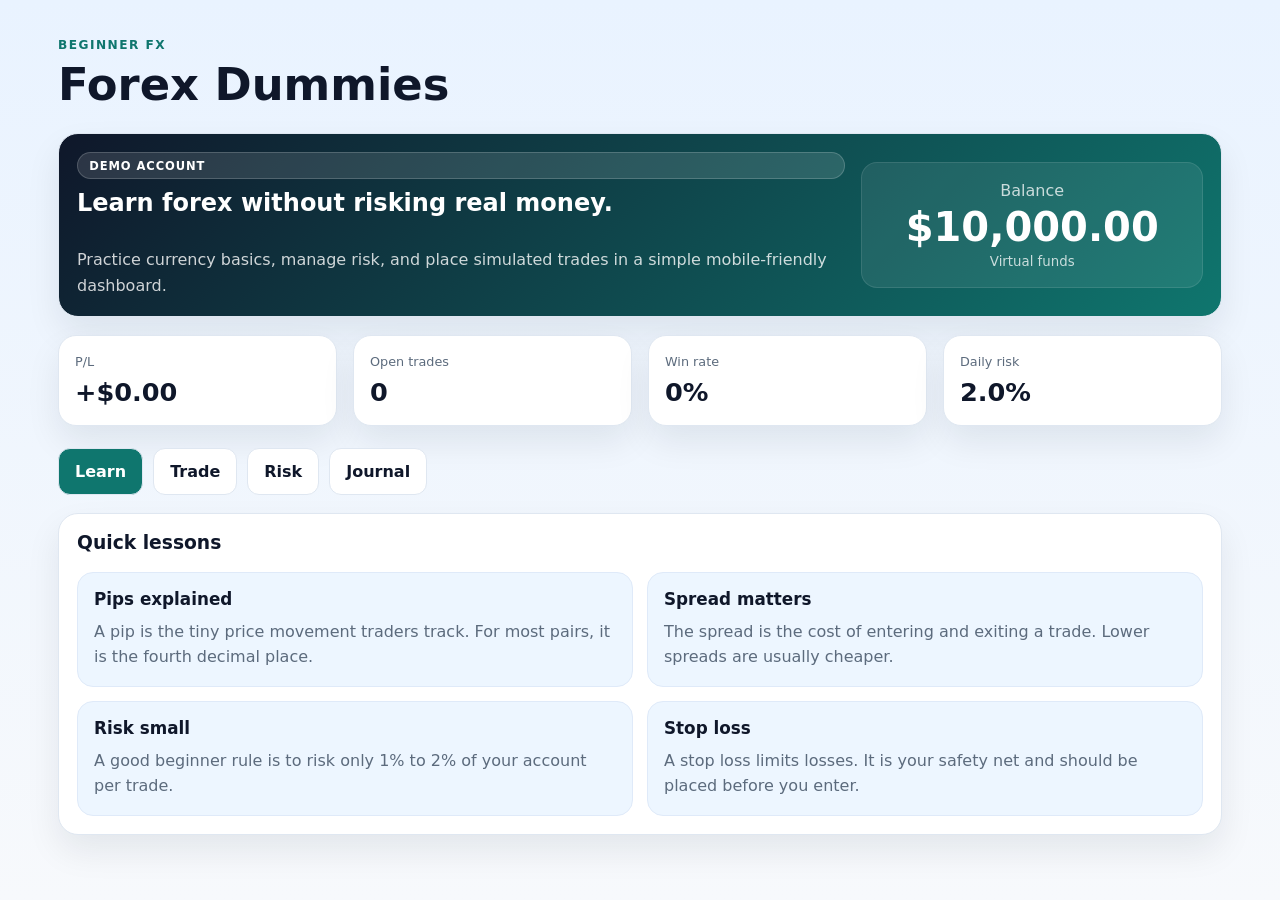
==== index.html @ 6a6ba82b "Create a beginner-friendly forex demo trading PWA app for Android and web." ====
<!doctype html>
<html lang="en">
  <head>
    <meta charset="UTF-8" />
    <meta name="viewport" content="width=device-width, initial-scale=1.0" />
    <meta name="theme-color" content="#0f172a" />
    <meta name="apple-mobile-web-app-capable" content="yes" />
    <meta name="description" content="Forex Dummies is a beginner-friendly demo forex trading app for learning the basics." />
    <title>Forex Dummies</title>
    <link rel="manifest" href="manifest.json" />
    <link rel="icon" href="icon.svg" type="image/svg+xml" />
    <link rel="stylesheet" href="styles.css" />
  </head>
  <body>
    <div class="app-shell">
      <header class="topbar">
        <div>
          <p class="eyebrow">Beginner FX</p>
          <h1>Forex Dummies</h1>
        </div>
        <button id="installBtn" class="secondary hidden" type="button">Install app</button>
      </header>

      <main class="main-grid">
        <section class="panel hero-panel">
          <div class="hero-copy">
            <span class="tag">Demo account</span>
            <h2>Learn forex without risking real money.</h2>
            <p>
              Practice currency basics, manage risk, and place simulated trades in a simple mobile-friendly dashboard.
            </p>
          </div>
          <div class="hero-value">
            <span>Balance</span>
            <strong id="balanceValue">$10,000.00</strong>
            <small>Virtual funds</small>
          </div>
        </section>

        <section class="stats-grid">
          <article class="stat-card">
            <span>P/L</span>
            <strong id="pnlValue">+$0.00</strong>
          </article>
          <article class="stat-card">
            <span>Open trades</span>
            <strong id="openTradesValue">0</strong>
          </article>
          <article class="stat-card">
            <span>Win rate</span>
            <strong id="winRateValue">0%</strong>
          </article>
          <article class="stat-card">
            <span>Daily risk</span>
            <strong id="riskValue">0%</strong>
          </article>
        </section>

        <nav class="tab-nav" aria-label="App tabs">
          <button class="tab-button active" data-tab="learn" type="button">Learn</button>
          <button class="tab-button" data-tab="trade" type="button">Trade</button>
          <button class="tab-button" data-tab="risk" type="button">Risk</button>
          <button class="tab-button" data-tab="journal" type="button">Journal</button>
        </nav>

        <section id="learn" class="tab-panel active">
          <div class="panel">
            <h3>Quick lessons</h3>
            <div class="lesson-grid" id="lessonGrid"></div>
          </div>
        </section>

        <section id="trade" class="tab-panel">
          <div class="panel trade-layout">
            <div class="trade-form-wrap">
              <h3>Place a demo trade</h3>
              <form id="tradeForm">
                <div class="field-group">
                  <label for="pair">Currency pair</label>
                  <select id="pair" name="pair">
                    <option value="EUR/USD">EUR/USD</option>
                    <option value="GBP/USD">GBP/USD</option>
                    <option value="USD/JPY">USD/JPY</option>
                    <option value="AUD/USD">AUD/USD</option>
                    <option value="USD/CHF">USD/CHF</option>
                  </select>
                </div>

                <div class="field-row">
                  <div class="field-group">
                    <label for="side">Direction</label>
                    <select id="side" name="side">
                      <option value="buy">Buy</option>
                      <option value="sell">Sell</option>
                    </select>
                  </div>
                  <div class="field-group">
                    <label for="lots">Lots</label>
                    <input id="lots" name="lots" type="number" min="0.01" step="0.01" value="0.10" />
                  </div>
                </div>

                <div class="field-row">
                  <div class="field-group">
                    <label for="entry">Entry</label>
                    <input id="entry" name="entry" type="number" step="0.0001" value="1.0850" />
                  </div>
                  <div class="field-group">
                    <label for="stop">Stop loss</label>
                    <input id="stop" name="stop" type="number" step="0.0001" value="1.0800" />
                  </div>
                </div>

                <div class="field-group">
                  <label for="takeProfit">Take profit</label>
                  <input id="takeProfit" name="takeProfit" type="number" step="0.0001" value="1.0950" />
                </div>

                <button type="submit" class="primary-btn">Open demo trade</button>
              </form>
            </div>

            <div class="watchlist-wrap">
              <h3>Market watch</h3>
              <div id="watchlist" class="watchlist"></div>
            </div>
          </div>
        </section>

        <section id="risk" class="tab-panel">
          <div class="panel risk-layout">
            <div class="risk-card">
              <h3>Risk calculator</h3>
              <form id="riskForm" class="risk-form">
                <div class="field-group">
                  <label for="accountBalance">Account balance</label>
                  <input id="accountBalance" type="number" value="10000" />
                </div>
                <div class="field-group">
                  <label for="riskPercent">Risk per trade</label>
                  <input id="riskPercent" type="number" value="2" step="0.5" />
                </div>
                <div class="field-group">
                  <label for="stopDistance">Stop size (pips)</label>
                  <input id="stopDistance" type="number" value="30" />
                </div>
                <button type="button" id="calculateRisk" class="primary-btn">Calculate</button>
              </form>
            </div>

            <div class="risk-card result-card">
              <h3>Suggested lot size</h3>
              <div class="result-row">
                <span>Max risk</span>
                <strong id="maxRiskValue">$200.00</strong>
              </div>
              <div class="result-row">
                <span>Risk per pip</span>
                <strong id="riskPerPipValue">$0.67</strong>
              </div>
              <div class="result-row">
                <span>Recommended lots</span>
                <strong id="lotSuggestionValue">0.07</strong>
              </div>
            </div>
          </div>
        </section>

        <section id="journal" class="tab-panel">
          <div class="panel">
            <h3>Trade journal</h3>
            <div id="tradeJournal" class="journal-list"></div>
          </div>
        </section>
      </main>
    </div>

    <script src="app.js"></script>
  </body>
</html>
---- styles.css ----
* {
  box-sizing: border-box;
}

:root {
  --bg: #f3f6fb;
  --panel: #ffffff;
  --panel-alt: #edf6ff;
  --text: #0f172a;
  --muted: #5c6b7d;
  --primary: #0f766e;
  --primary-dark: #115e59;
  --secondary: #dbeafe;
  --success: #15803d;
  --danger: #b91c1c;
  --warning: #d97706;
  --line: #dfe7f1;
  --shadow: 0 16px 34px rgba(15, 23, 42, 0.08);
}

html, body {
  margin: 0;
  min-height: 100%;
  font-family: Inter, "Segoe UI", system-ui, sans-serif;
  background: linear-gradient(180deg, #e9f3ff 0%, #f7f9fc 100%);
  color: var(--text);
}

body {
  min-height: 100vh;
}

button, input, select {
  font: inherit;
}

.app-shell {
  max-width: 1200px;
  margin: 0 auto;
  padding: 20px 18px 48px;
}

.topbar {
  display: flex;
  align-items: center;
  justify-content: space-between;
  gap: 16px;
  padding: 18px 0 22px;
}

.eyebrow {
  margin: 0 0 6px;
  font-size: 0.76rem;
  text-transform: uppercase;
  letter-spacing: 0.12em;
  font-weight: 700;
  color: var(--primary);
}

h1 {
  margin: 0;
  font-size: clamp(2rem, 4vw, 2.8rem);
}

h2, h3, p {
  margin-top: 0;
}

.secondary {
  background: var(--secondary);
  color: var(--text);
  border: 1px solid transparent;
  border-radius: 12px;
  padding: 0.8rem 1rem;
  font-weight: 700;
  cursor: pointer;
}

.hidden {
  display: none;
}

.main-grid {
  display: grid;
  gap: 18px;
}

.panel {
  background: var(--panel);
  border-radius: 20px;
  box-shadow: var(--shadow);
  border: 1px solid var(--line);
  padding: 18px;
}

.hero-panel {
  display: grid;
  grid-template-columns: 1.8fr 0.8fr;
  gap: 16px;
  align-items: center;
  background: linear-gradient(135deg, #0f172a 0%, #0f766e 100%);
  color: white;
}

.hero-copy {
  display: grid;
  gap: 10px;
}

.hero-copy p {
  margin: 0;
  color: rgba(255, 255, 255, 0.8);
  line-height: 1.6;
}

.tag {
  display: inline-flex;
  align-self: start;
  background: rgba(255, 255, 255, 0.12);
  border: 1px solid rgba(255, 255, 255, 0.18);
  border-radius: 999px;
  padding: 0.35rem 0.7rem;
  font-size: 0.72rem;
  font-weight: 700;
  letter-spacing: 0.08em;
  text-transform: uppercase;
}

.hero-value {
  display: grid;
  justify-items: center;
  gap: 4px;
  background: rgba(255,255,255,0.08);
  border-radius: 16px;
  border: 1px solid rgba(255,255,255,0.1);
  padding: 18px 16px;
}

.hero-value span,
.hero-value small {
  color: rgba(255,255,255,0.76);
}

.hero-value strong {
  font-size: clamp(1.9rem, 4vw, 2.5rem);
}

.stats-grid {
  display: grid;
  grid-template-columns: repeat(4, minmax(0, 1fr));
  gap: 16px;
}

.stat-card {
  background: var(--panel);
  border: 1px solid var(--line);
  border-radius: 18px;
  padding: 18px 16px;
  display: grid;
  gap: 8px;
  box-shadow: var(--shadow);
}

.stat-card span {
  color: var(--muted);
  font-size: 0.8rem;
}

.stat-card strong {
  font-size: clamp(1.2rem, 2vw, 1.8rem);
}

.tab-nav {
  display: flex;
  flex-wrap: wrap;
  gap: 10px;
  margin-top: 4px;
}

.tab-button {
  background: var(--panel);
  color: var(--text);
  border: 1px solid var(--line);
  border-radius: 12px;
  padding: 0.8rem 1rem;
  font-weight: 700;
  cursor: pointer;
  transition: 0.2s ease;
}

.tab-button.active {
  background: var(--primary);
  color: white;
}

.tab-panel {
  display: none;
}

.tab-panel.active {
  display: block;
}

.lesson-grid {
  display: grid;
  grid-template-columns: repeat(2, minmax(0, 1fr));
  gap: 14px;
  margin-top: 12px;
}

.lesson-card {
  background: var(--panel-alt);
  border: 1px solid #dfeaf9;
  border-radius: 16px;
  padding: 16px;
  display: grid;
  gap: 10px;
}

.lesson-card h4 {
  margin: 0;
  font-size: 1.05rem;
}

.lesson-card p {
  margin: 0;
  color: var(--muted);
  line-height: 1.6;
}

.trade-layout,
.risk-layout {
  display: grid;
  grid-template-columns: 1.2fr 0.8fr;
  gap: 18px;
}

.trade-form-wrap,
.watchlist-wrap,
.risk-card {
  display: grid;
  gap: 16px;
}

form {
  display: grid;
  gap: 14px;
}

.field-row {
  display: grid;
  grid-template-columns: repeat(2, minmax(0, 1fr));
  gap: 14px;
}

.field-group {
  display: grid;
  gap: 8px;
}

label {
  font-size: 0.85rem;
  color: var(--muted);
  font-weight: 700;
}

input, select {
  width: 100%;
  border: 1px solid var(--line);
  border-radius: 12px;
  background: #f8fafc;
  color: var(--text);
  padding: 0.8rem 0.9rem;
}

.primary-btn {
  border: none;
  border-radius: 12px;
  background: linear-gradient(135deg, var(--primary) 0%, var(--primary-dark) 100%);
  color: white;
  font-weight: 800;
  padding: 0.9rem 1rem;
  cursor: pointer;
}

.watchlist {
  display: grid;
  gap: 12px;
}

.watch-row {
  display: flex;
  align-items: center;
  justify-content: space-between;
  gap: 14px;
  background: #f8fafc;
  border: 1px solid var(--line);
  border-radius: 12px;
  padding: 12px 14px;
}

.watch-pair {
  display: grid;
}

.watch-pair strong {
  font-size: 1rem;
}

.watch-meta {
  font-size: 0.8rem;
  color: var(--muted);
}

.ticker {
  font-weight: 800;
  padding: 0.3rem 0.6rem;
  border-radius: 999px;
}

.ticker.up {
  background: rgba(21, 128, 61, 0.12);
  color: var(--success);
}

.ticker.down {
  background: rgba(185, 28, 28, 0.12);
  color: var(--danger);
}

.risk-form {
  display: grid;
  gap: 14px;
}

.result-card {
  background: linear-gradient(180deg, #fff 0%, #f2f9ff 100%);
}

.result-row {
  display: flex;
  justify-content: space-between;
  gap: 12px;
  border-bottom: 1px solid var(--line);
  padding: 10px 0;
}

.result-row:last-child {
  border-bottom: none;
}

.journal-list {
  display: grid;
  gap: 12px;
}

.journal-item {
  display: grid;
  grid-template-columns: 1fr auto auto;
  gap: 12px;
  align-items: center;
  background: #f8fafc;
  border: 1px solid var(--line);
  border-radius: 14px;
  padding: 12px 14px;
}

.tag-pill {
  display: inline-flex;
  align-items: center;
  justify-content: center;
  min-width: 72px;
  padding: 0.35rem 0.65rem;
  border-radius: 999px;
  font-size: 0.72rem;
  font-weight: 800;
}

.tag-pill.buy {
  background: rgba(21, 128, 61, 0.12);
  color: var(--success);
}

.tag-pill.sell {
  background: rgba(185, 28, 28, 0.12);
  color: var(--danger);
}

.pnl-positive {
  color: var(--success);
  font-weight: 800;
}

.pnl-negative {
  color: var(--danger);
  font-weight: 800;
}

.empty-state {
  color: var(--muted);
  padding: 1rem 0;
  text-align: center;
}

@media (max-width: 780px) {
  .hero-panel,
  .trade-layout,
  .risk-layout,
  .lesson-grid,
  .stats-grid {
    grid-template-columns: 1fr;
  }

  .topbar {
    align-items: flex-start;
    flex-direction: column;
  }

  .app-shell {
    padding-left: 14px;
    padding-right: 14px;
  }
}
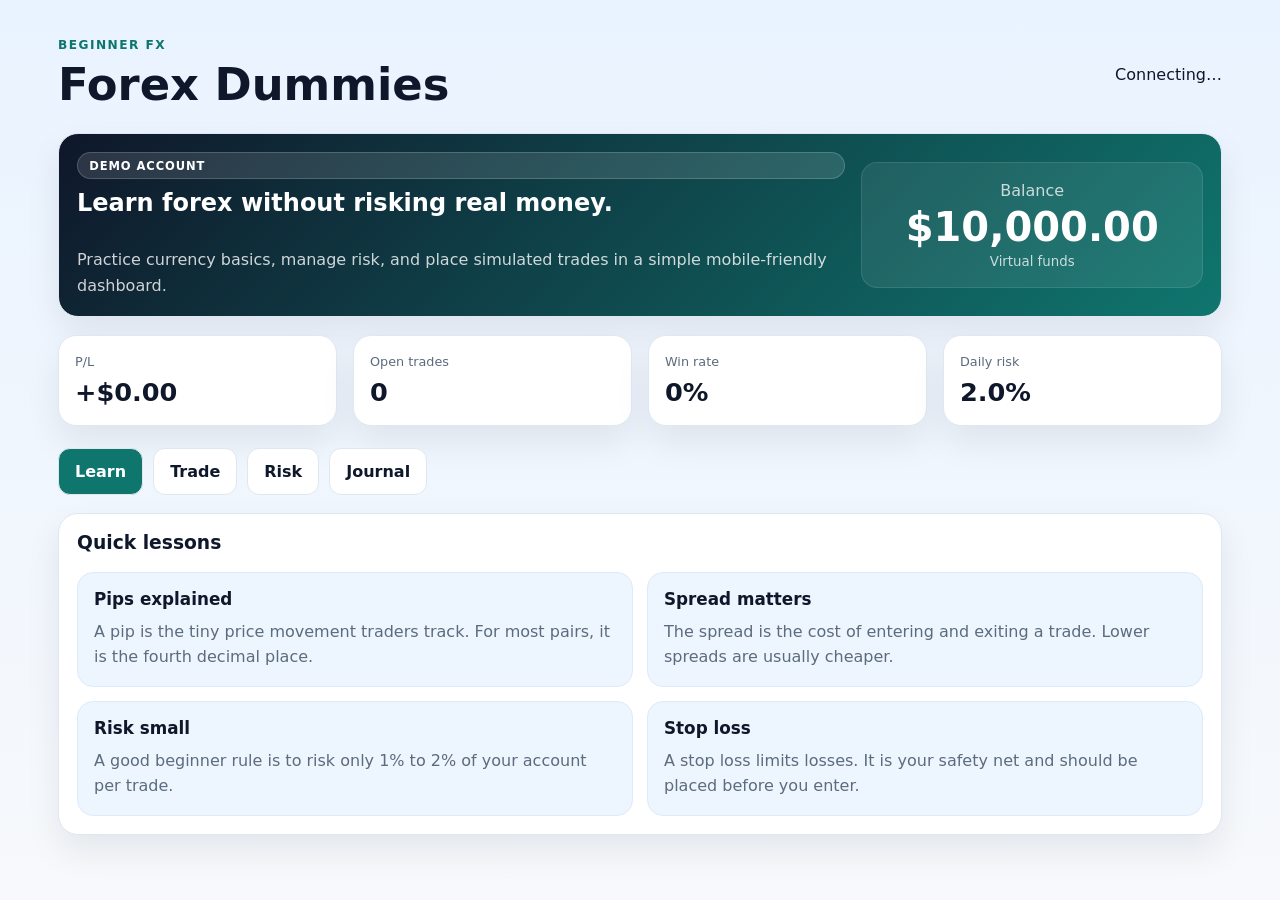
==== commit 9ffe0de2: "Update the app UI to show a live market feed status and cleaner install header." ====
--- a/index.html
+++ b/index.html
@@ -18,7 +18,13 @@
           <p class="eyebrow">Beginner FX</p>
           <h1>Forex Dummies</h1>
         </div>
-        <button id="installBtn" class="secondary hidden" type="button">Install app</button>
+        <div class="header-actions">
+          <div class="market-status" aria-live="polite">
+            <span id="marketStatusDot" class="status-dot offline"></span>
+            <span id="marketStatusText">Connecting…</span>
+          </div>
+          <button id="installBtn" class="secondary hidden" type="button">Install app</button>
+        </div>
       </header>
 
       <main class="main-grid">
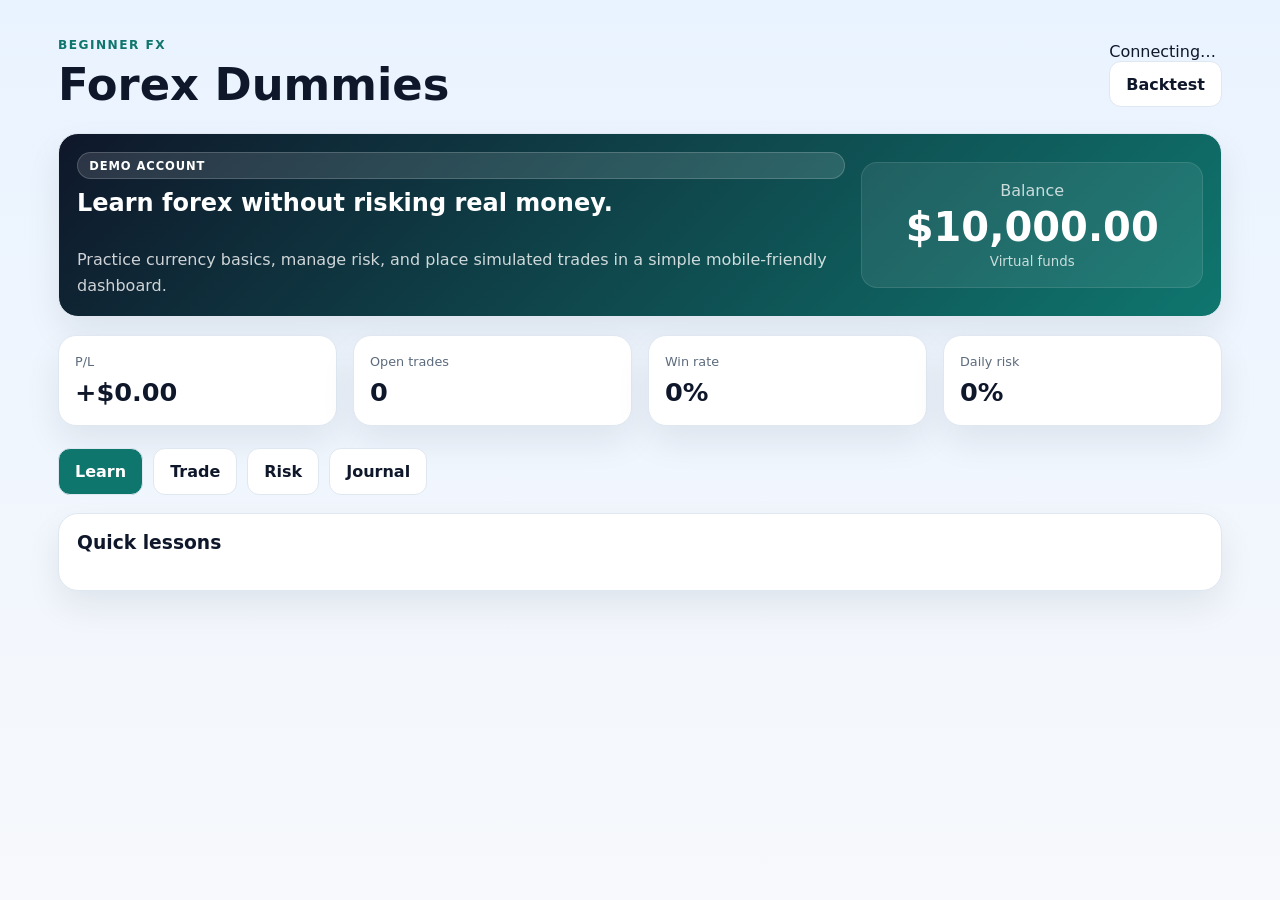
==== commit db4fde24: "Add Backtest button to header" ====
--- a/index.html
+++ b/index.html
@@ -24,6 +24,7 @@
             <span id="marketStatusText">Connecting…</span>
           </div>
           <button id="installBtn" class="secondary hidden" type="button">Install app</button>
+          <button class="tab-button" data-tab="backtest" type="button">Backtest</button>
         </div>
       </header>
 
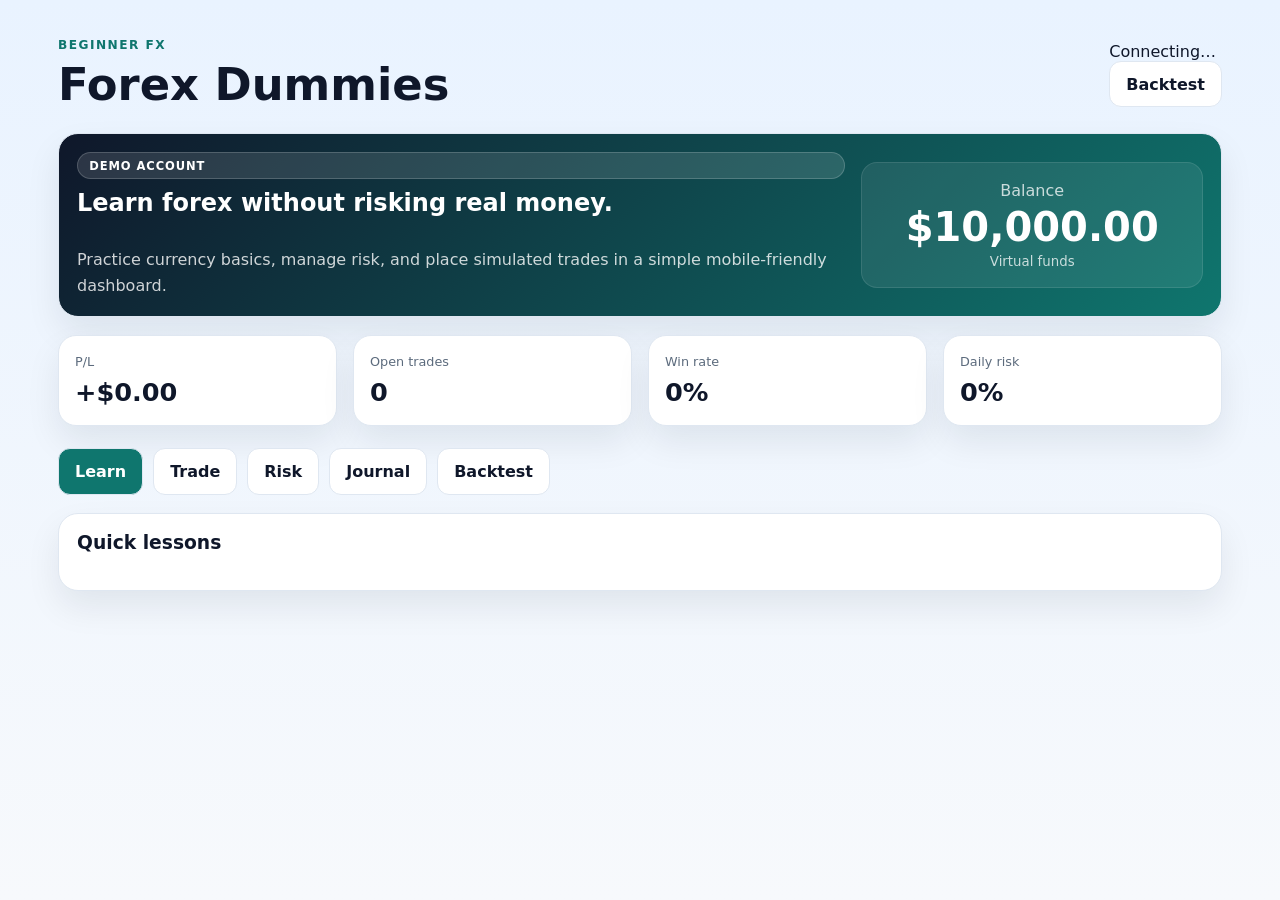
==== commit 38fb69b1: "Add Backtest button to navigation tabs" ====
--- a/index.html
+++ b/index.html
@@ -68,6 +68,7 @@
           <button class="tab-button" data-tab="trade" type="button">Trade</button>
           <button class="tab-button" data-tab="risk" type="button">Risk</button>
           <button class="tab-button" data-tab="journal" type="button">Journal</button>
+          <button class="tab-button" data-tab="backtest" type="button">Backtest</button>
         </nav>
 
         <section id="learn" class="tab-panel active">
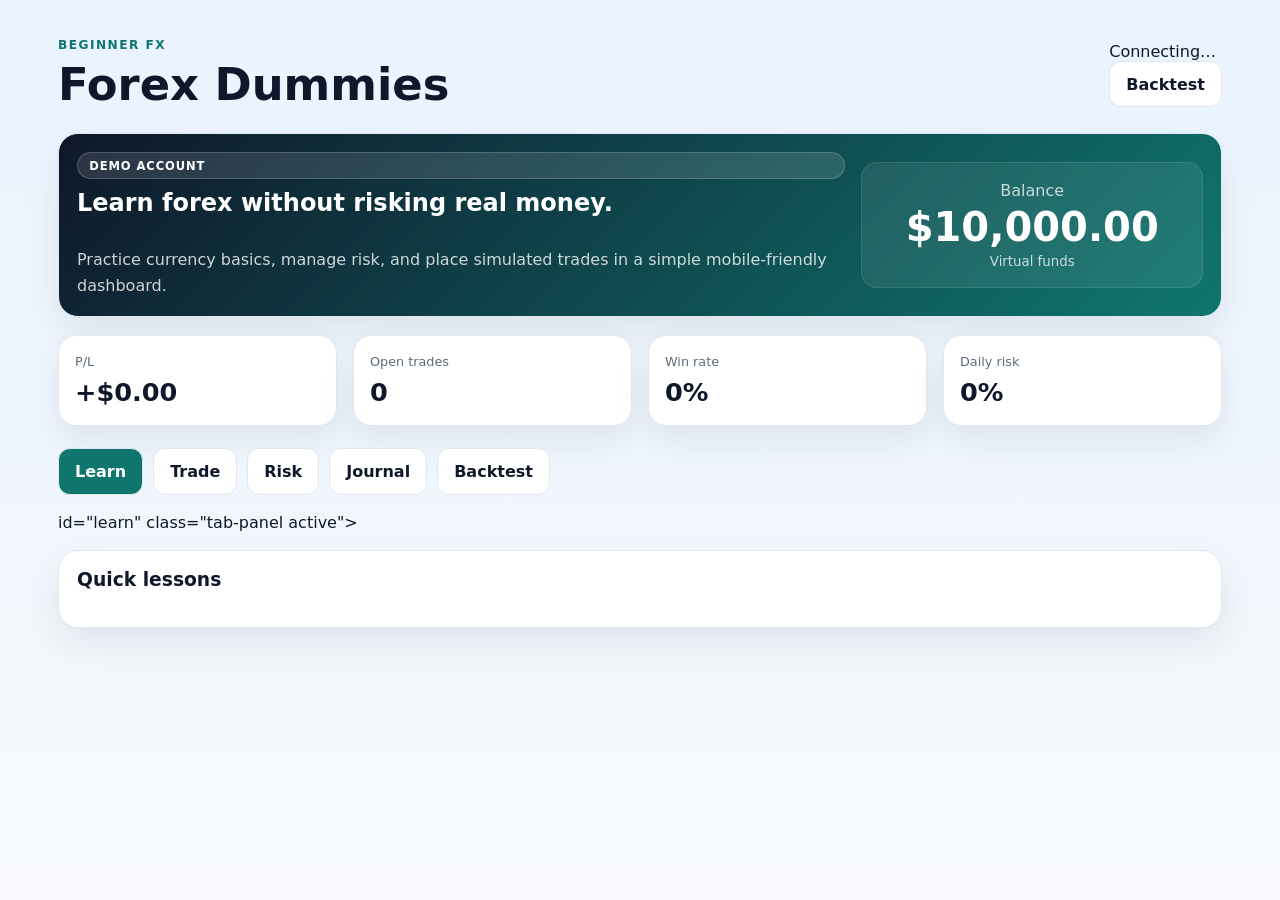
==== commit 866c1818: "Add backtest section to index.html" ====
--- a/index.html
+++ b/index.html
@@ -71,7 +71,40 @@
           <button class="tab-button" data-tab="backtest" type="button">Backtest</button>
         </nav>
 
-        <section id="learn" class="tab-panel active">
+        <section 
+          <section id="backtest" class="tab-panel">
+  <div class="panel">
+    <h3>Forex trend backtest</h3>
+
+    <div class="field-row" style="gap: 1rem; align-items: end; margin-bottom: 1rem;">
+      <div class="field-group">
+        <label for="backtestPair">Pair</label>
+        <select id="backtestPair" name="backtestPair">
+          <option value="EUR/USD">EUR/USD</option>
+          <option value="GBP/USD">GBP/USD</option>
+          <option value="USD/JPY">USD/JPY</option>
+          <option value="AUD/USD">AUD/USD</option>
+          <option value="USD/CHF">USD/CHF</option>
+        </select>
+      </div>
+
+      <button id="fetchHistoricalData" class="primary-btn" type="button">
+        Run backtest
+      </button>
+    </div>
+
+    <p id="backtestStatus">Waiting for data...</p>
+
+    <div id="metricsPanel" style="margin-top: 1rem;"></div>
+
+    <div id="candleTable" style="margin-top: 1.5rem;"></div>
+
+    <div id="signalChart" style="margin-top: 1.5rem;">
+      <h4>Trade signals</h4>
+      <div id="tradesList"></div>
+    </div>
+  </div>
+</section>id="learn" class="tab-panel active">
           <div class="panel">
             <h3>Quick lessons</h3>
             <div class="lesson-grid" id="lessonGrid"></div>
